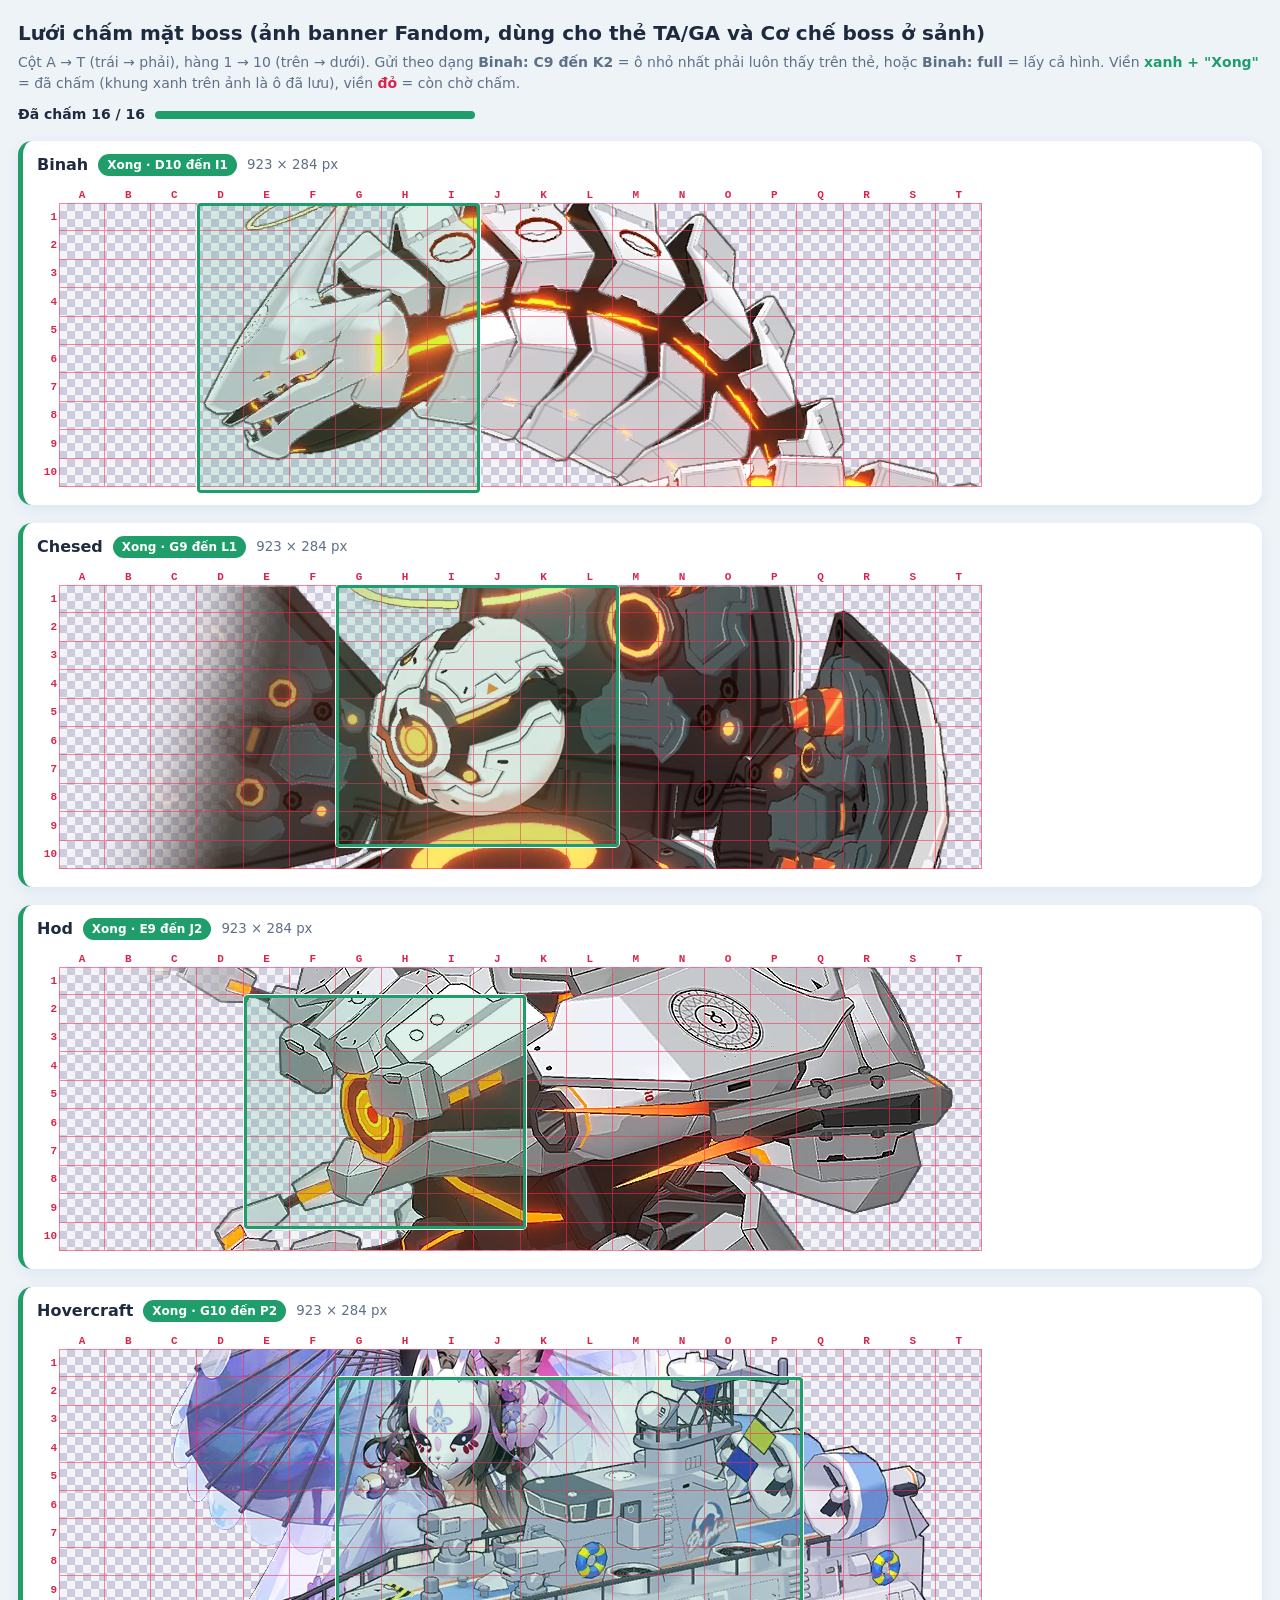
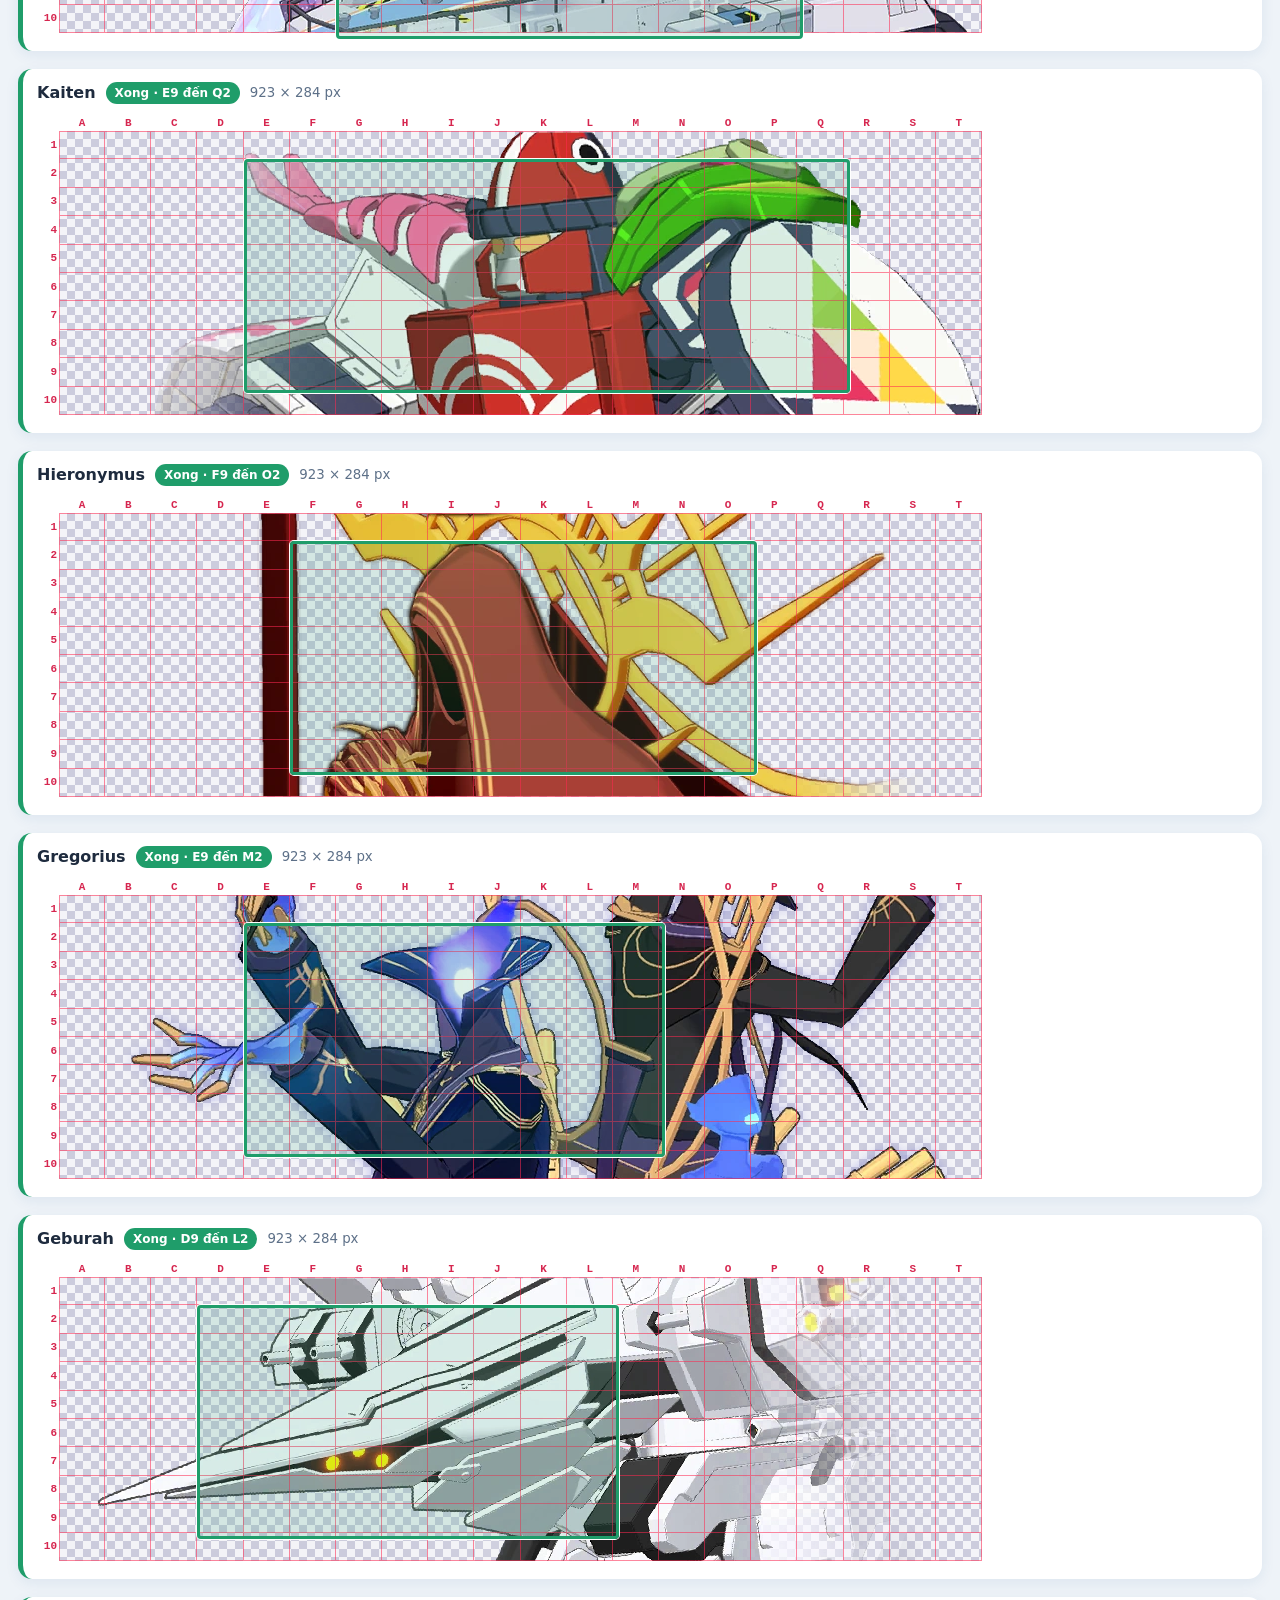
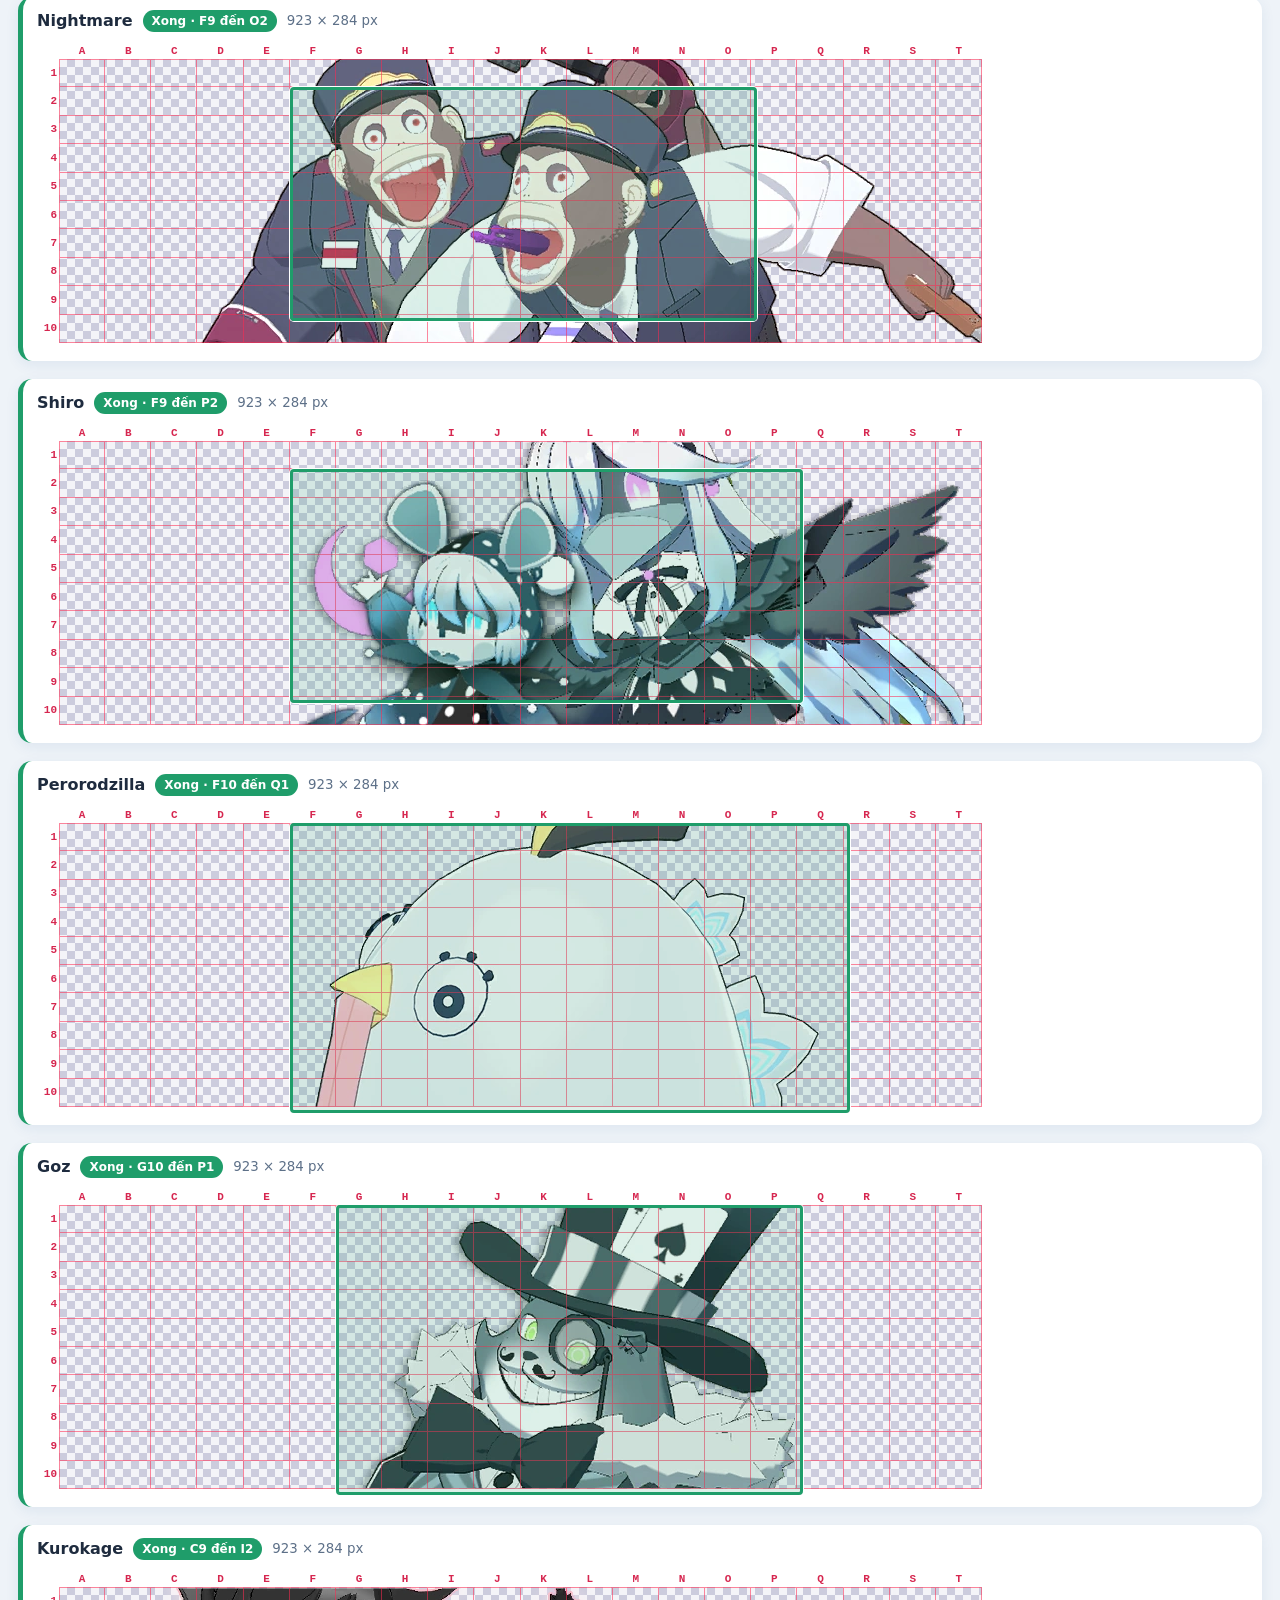
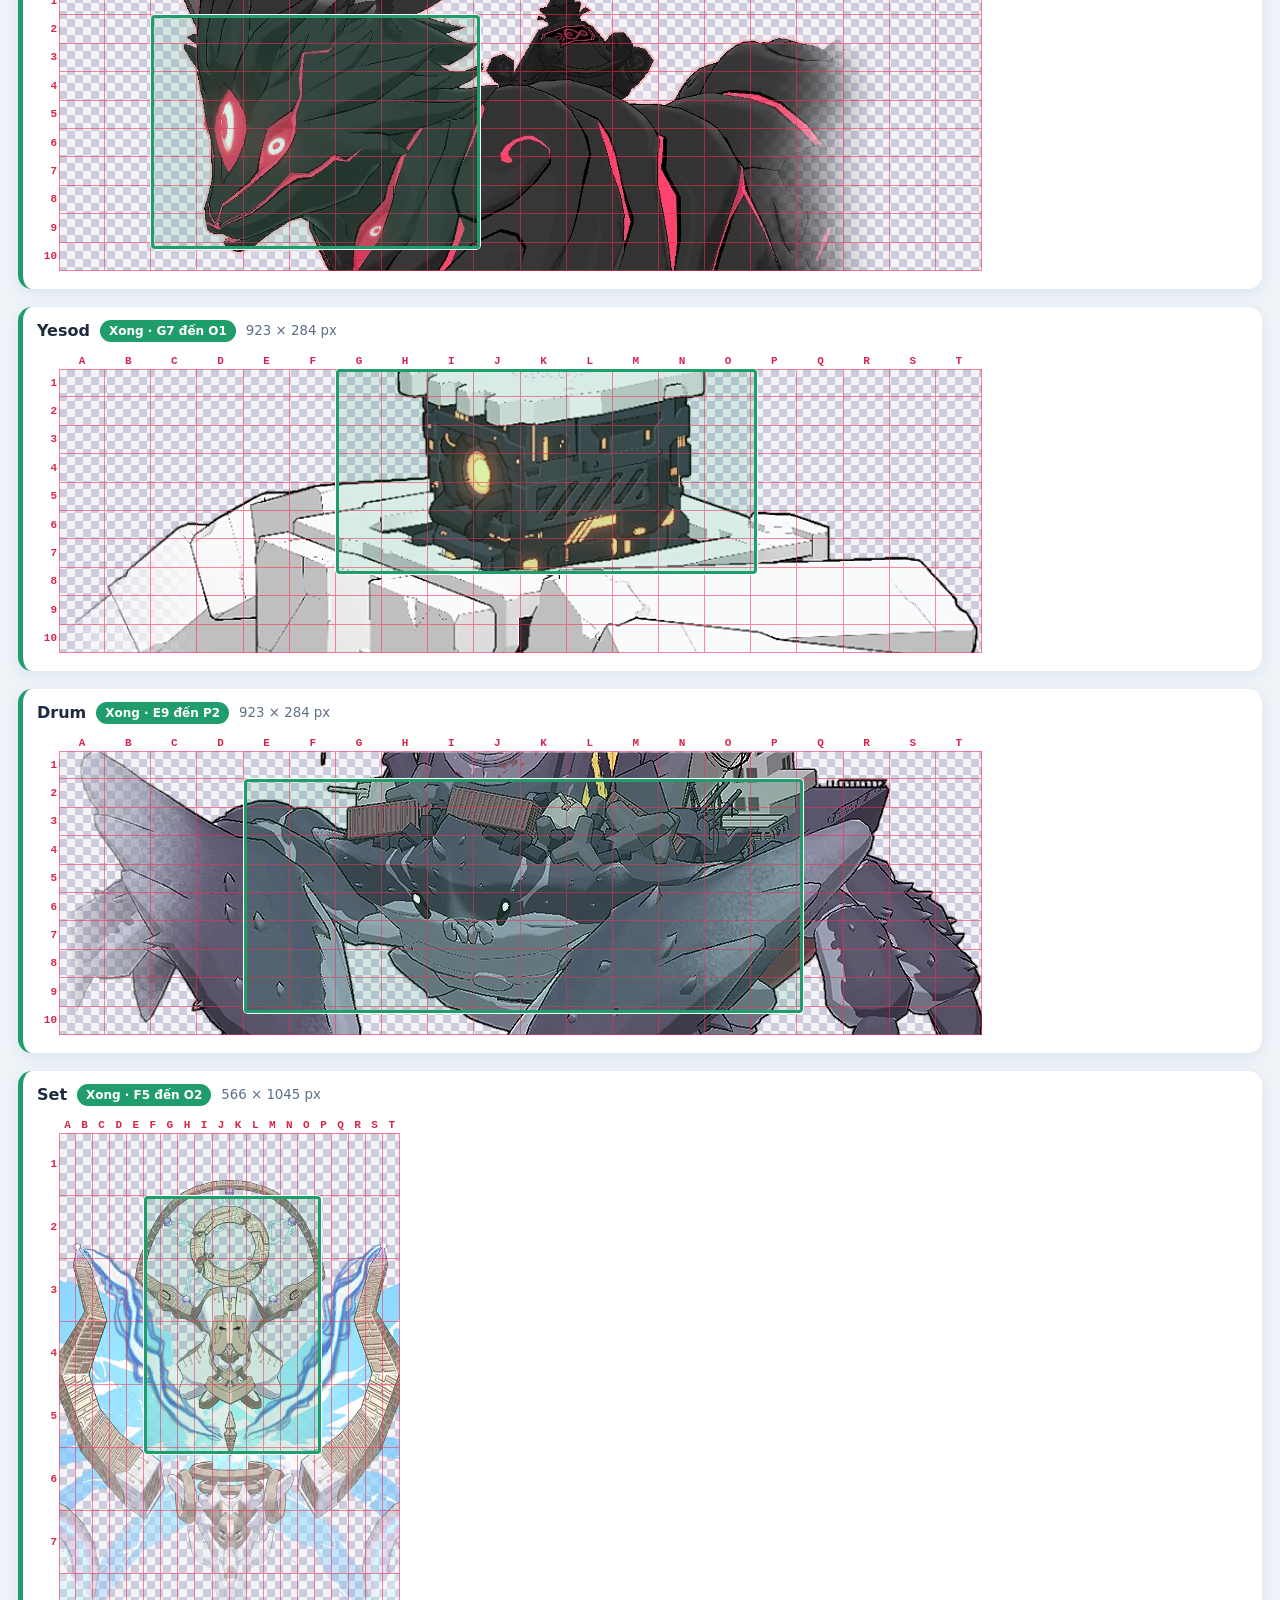
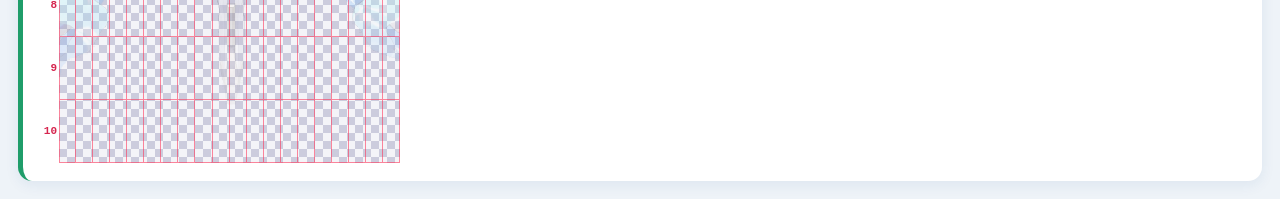
==== face_grid.html @ 272a0132 "Add files via upload" ====
<!DOCTYPE html>
<html lang="vi"><head><meta charset="utf-8"><meta name="viewport" content="width=device-width,initial-scale=1">
<title>Lưới chấm mặt boss</title>
<style>
:root{color-scheme:light dark;--ok:#1f9d6a;--todo:#d6264f}
body{margin:0;padding:18px;font:14px/1.5 "Segoe UI",system-ui,sans-serif;background:#eef3f8;color:#1e2b3e}
@media (prefers-color-scheme:dark){body{background:#12162a;color:#e8eaf6}.card{background:#1c2140!important}p.h{color:#9aa7c7!important}}
h1{font-size:20px;margin:0 0 4px}p.h{margin:0 0 10px;color:#5d7088}
.prog{display:flex;gap:10px;align-items:center;margin:0 0 16px;font-weight:600}
.prog .bar{flex:1;max-width:320px;height:8px;border-radius:8px;background:rgba(120,140,170,.25);overflow:hidden}
.prog .bar i{display:block;height:100%;background:var(--ok)}
.wrap{display:grid;gap:18px}
.card{background:#fff;border-radius:14px;padding:12px 14px;box-shadow:0 4px 14px rgba(21,80,140,.08);border-left:5px solid var(--todo)}
.card.done{border-left-color:var(--ok)}
.card h2{margin:0 0 8px;font-size:16px;display:flex;gap:10px;align-items:center;flex-wrap:wrap}
.card h2 small{font-weight:500;color:#5d7088}
.st{font:700 12px/1 "Segoe UI",system-ui;padding:5px 9px;border-radius:99px;color:#fff;background:var(--todo)}
.done .st{background:var(--ok)}
.fig{position:relative;display:inline-block;max-width:100%;padding:18px 0 0 22px}
.fig img{display:block;max-width:100%;height:auto;max-height:70vh;background:repeating-conic-gradient(#ccd 0 25%,#f4f4f8 0 50%) 0 0/16px 16px}
.grid{position:absolute;left:22px;top:18px;right:0;bottom:0;display:grid;grid-template-columns:repeat(20,1fr);grid-template-rows:repeat(10,1fr);pointer-events:none}
.grid i{border-right:1px solid rgba(255,40,80,.55);border-bottom:1px solid rgba(255,40,80,.55)}
.grid i:nth-child(20n+1){border-left:1px solid rgba(255,40,80,.55)}.grid i:nth-child(-n+20){border-top:1px solid rgba(255,40,80,.55)}
.cols,.rows{position:absolute;display:grid;font:700 11px/1 Consolas,monospace;color:#d6264f}
.cols{left:22px;right:0;top:0;height:16px;grid-template-columns:repeat(20,1fr);text-align:center;align-items:end}
.rows{left:0;top:18px;bottom:0;width:20px;grid-template-rows:repeat(10,1fr);align-items:center;text-align:right}
/* the marked box, drawn over the grid so you can check it */
.box{position:absolute;border:3px solid var(--ok);background:rgba(31,157,106,.15);border-radius:4px;pointer-events:none;box-shadow:0 0 0 1px #fff}
.miss{color:#c23a63;font-weight:700}
</style></head><body>
<h1>Lưới chấm mặt boss (ảnh banner Fandom, dùng cho thẻ TA/GA và Cơ chế boss ở sảnh)</h1>
<p class="h">Cột A → T (trái → phải), hàng 1 → 10 (trên → dưới). Gửi theo dạng <b>Binah: C9 đến K2</b> = ô nhỏ nhất phải luôn thấy trên thẻ, hoặc <b>Binah: full</b> = lấy cả hình.
 Viền <b style="color:var(--ok)">xanh + "Xong"</b> = đã chấm (khung xanh trên ảnh là ô đã lưu), viền <b style="color:var(--todo)">đỏ</b> = còn chờ chấm.</p>
<div class="prog"><span id="pn"></span><span class="bar"><i id="pb"></i></span></div>
<div class="wrap" id="w"></div>
<script>
// SAME table as BFACE in index.html: [first column, last column, top row, bottom row] or 'full'. Add a boss here = it shows "Xong".
const BFACE={Binah:'D I 1 10',Chesed:'G L 1 9',Hod:'E J 2 9',Hovercraft:'G P 2 10',Kaiten:'E Q 2 9',Hieronymus:'F O 2 9',
 Gregorius:'E M 2 9',Geburah:'D L 2 9',Nightmare:'F O 2 9',Shiro:'F P 2 9',Perorodzilla:'F Q 1 10',Goz:'G P 1 10',Kurokage:'C I 2 9',
 Yesod:'G O 1 7',Drum:'E P 2 9',Set:'F O 2 5'};
const KEYS=['Binah','Chesed','Hod','Hovercraft','Kaiten','Hieronymus','Gregorius','Geburah','Nightmare','Shiro','Perorodzilla','Goz','Kurokage','Yesod','Drum','Set'];
const L='ABCDEFGHIJKLMNOPQRST';
// not marked yet first, so the next one to do is always at the top
const ORDER=[...KEYS.filter(k=>!BFACE[k]),...KEYS.filter(k=>BFACE[k])];
const boxCss=s=>{if(s==='full')return 'left:0;top:0;width:100%;height:100%';const[a,b,t,u]=s.split(' ');
 const x0=L.indexOf(a)/20,x1=(L.indexOf(b)+1)/20,y0=(+t-1)/10,y1=+u/10;
 return `left:${x0*100}%;top:${y0*100}%;width:${(x1-x0)*100}%;height:${(y1-y0)*100}%`;};
const n=KEYS.filter(k=>BFACE[k]).length;
document.getElementById('pn').textContent=`Đã chấm ${n} / ${KEYS.length}`;document.getElementById('pb').style.width=n/KEYS.length*100+'%';
document.getElementById('w').innerHTML=ORDER.map(k=>{const s=BFACE[k];
 return `<div class="card${s?' done':''}"><h2>${k}<span class="st">${s?'Xong · '+(s==='full'?'full':s.replace(/^(\S) (\S) (\S+) (\S+)$/,'$1$4 đến $2$3')):'Chờ chấm'}</span><small class="sz"></small></h2>
 <div class="fig"><div class="cols">${[...L].map(c=>`<span>${c}</span>`).join('')}</div>
  <div class="rows">${Array.from({length:10},(_,i)=>`<span>${i+1}</span>`).join('')}</div>
  <img src="BlueArchive_TA_GA_Bosses_HD/Boss_Portrait/${k}.png" alt="${k}"
   onload="this.closest('.card').querySelector('.sz').textContent=this.naturalWidth+' × '+this.naturalHeight+' px'"
   onerror="if(!this.dataset.f){this.dataset.f=1;this.src=this.src.replace(/\\.png$/,'.webp')}else{this.closest('.fig').outerHTML='<p class=miss>Không có file ảnh</p>'}">
  <div class="grid">${'<i></i>'.repeat(200)}${s?`<span class="box" style="${boxCss(s)}"></span>`:''}</div></div></div>`;}).join('');
</script>
</body></html>
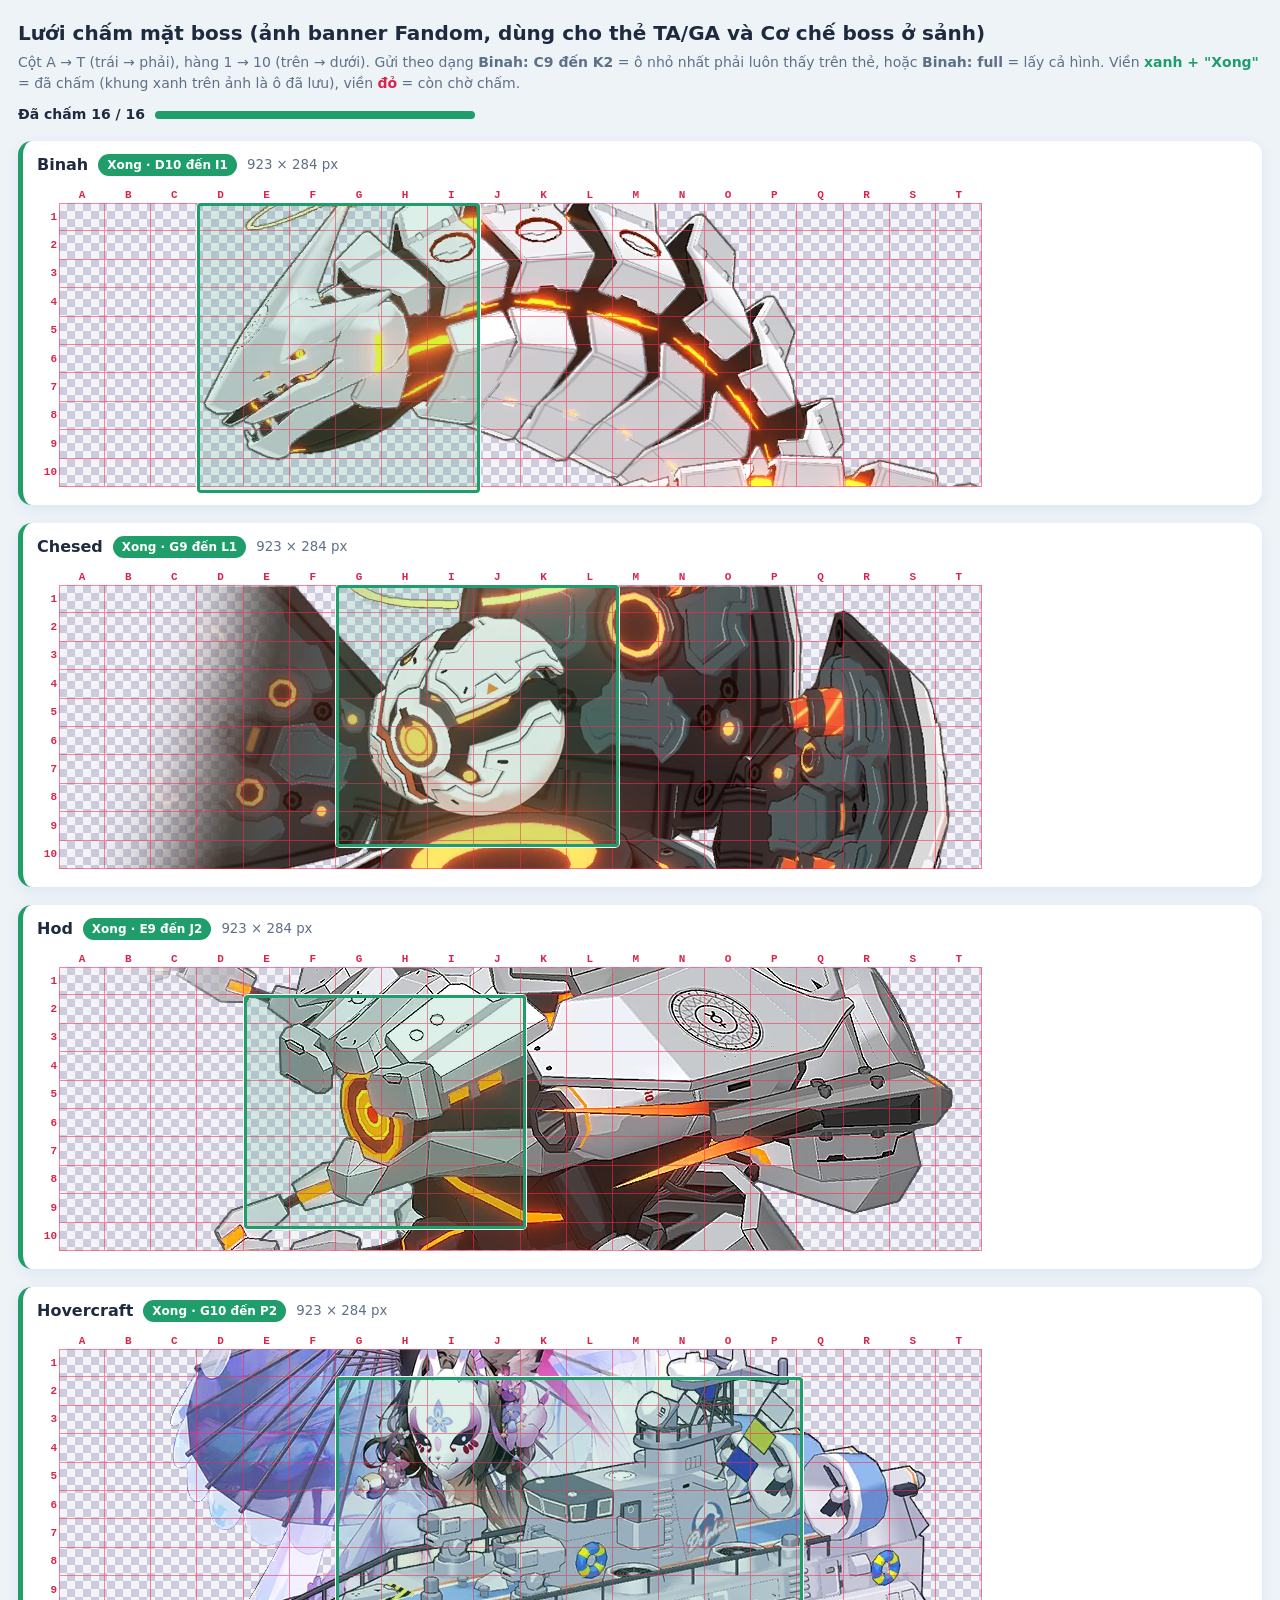
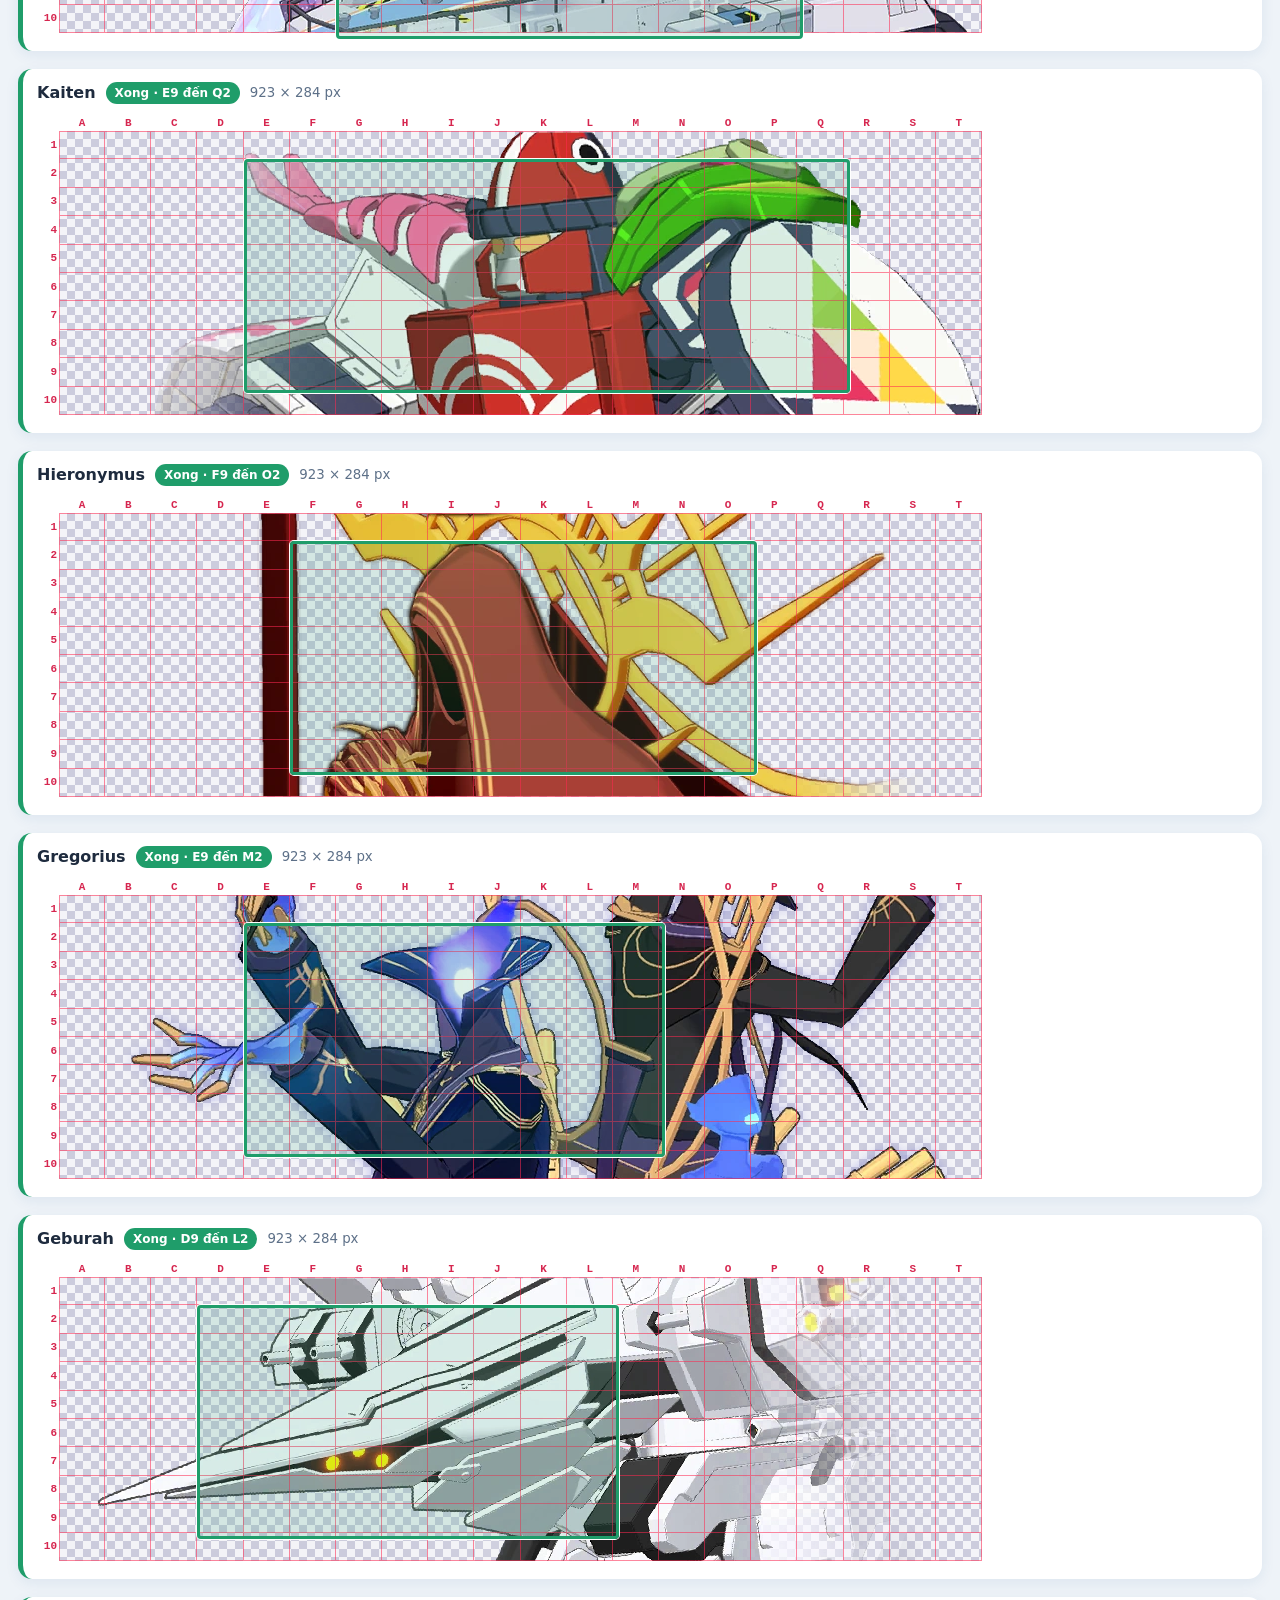
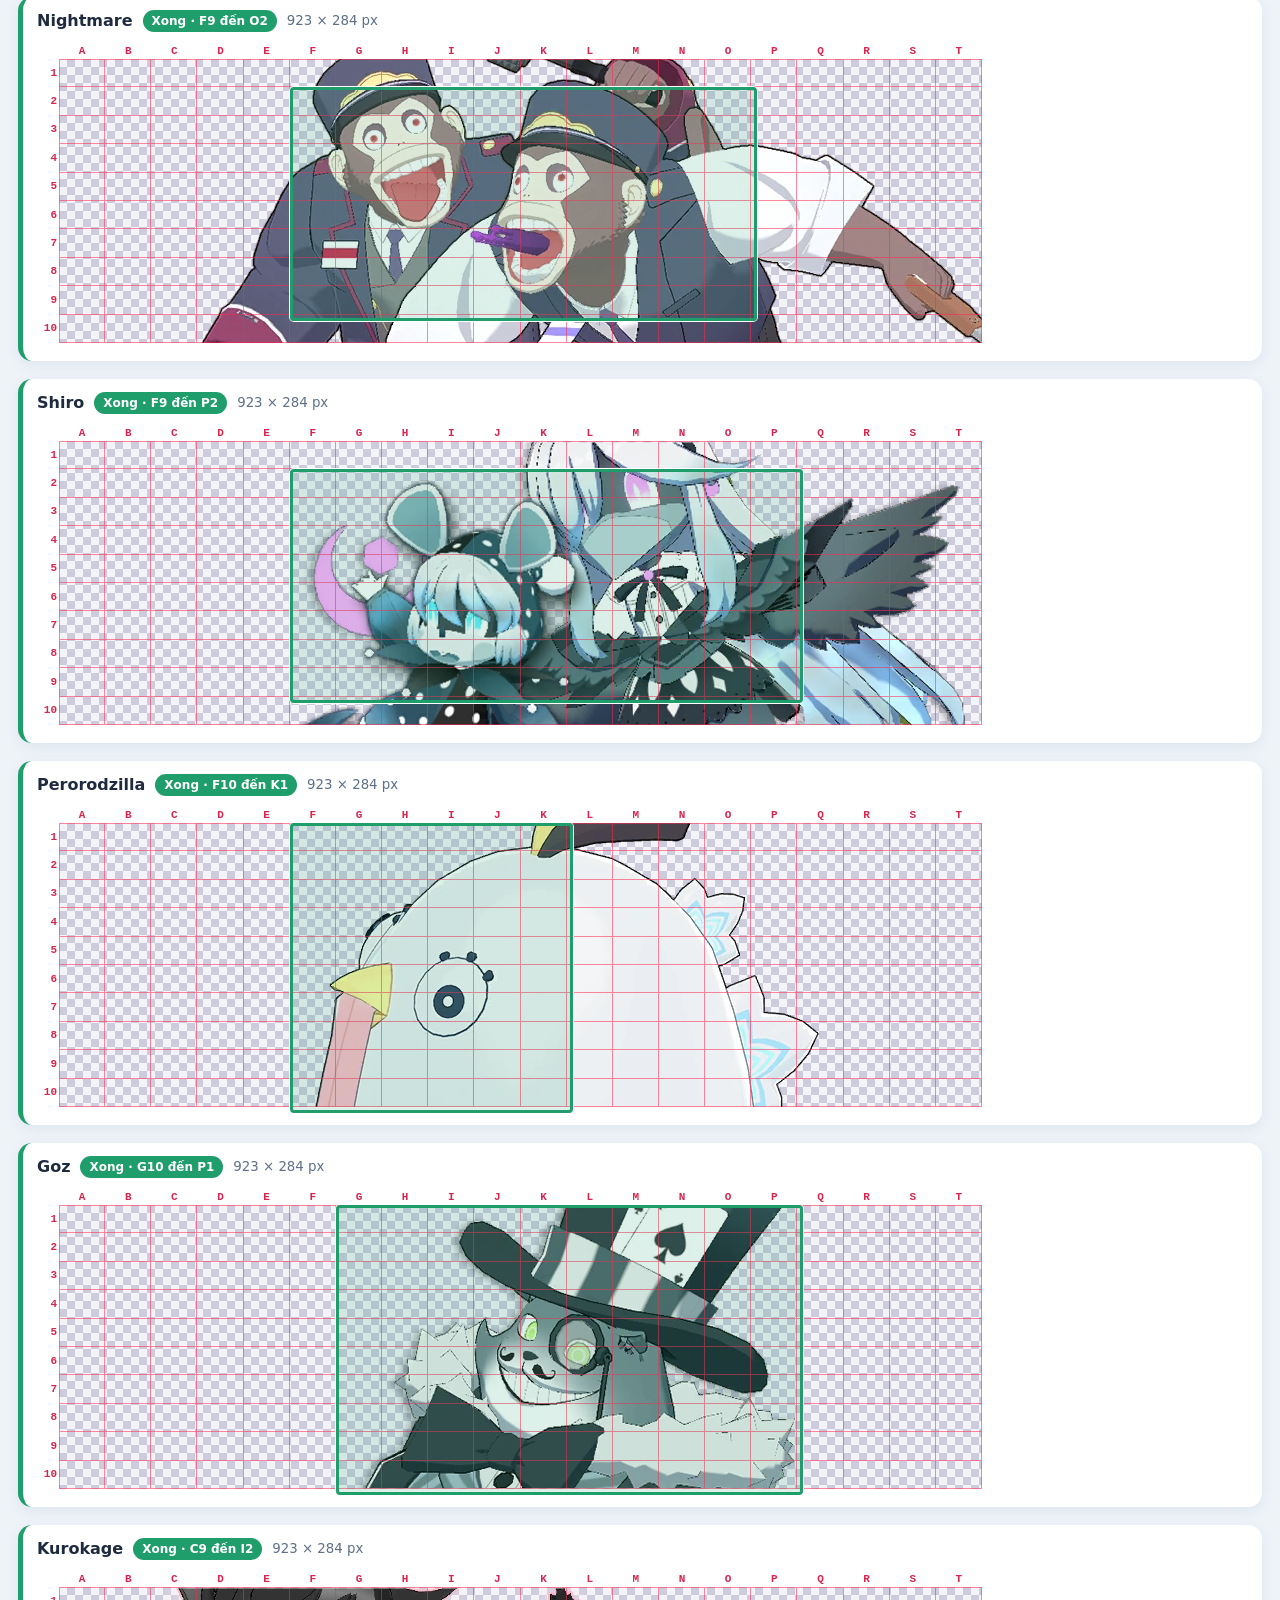
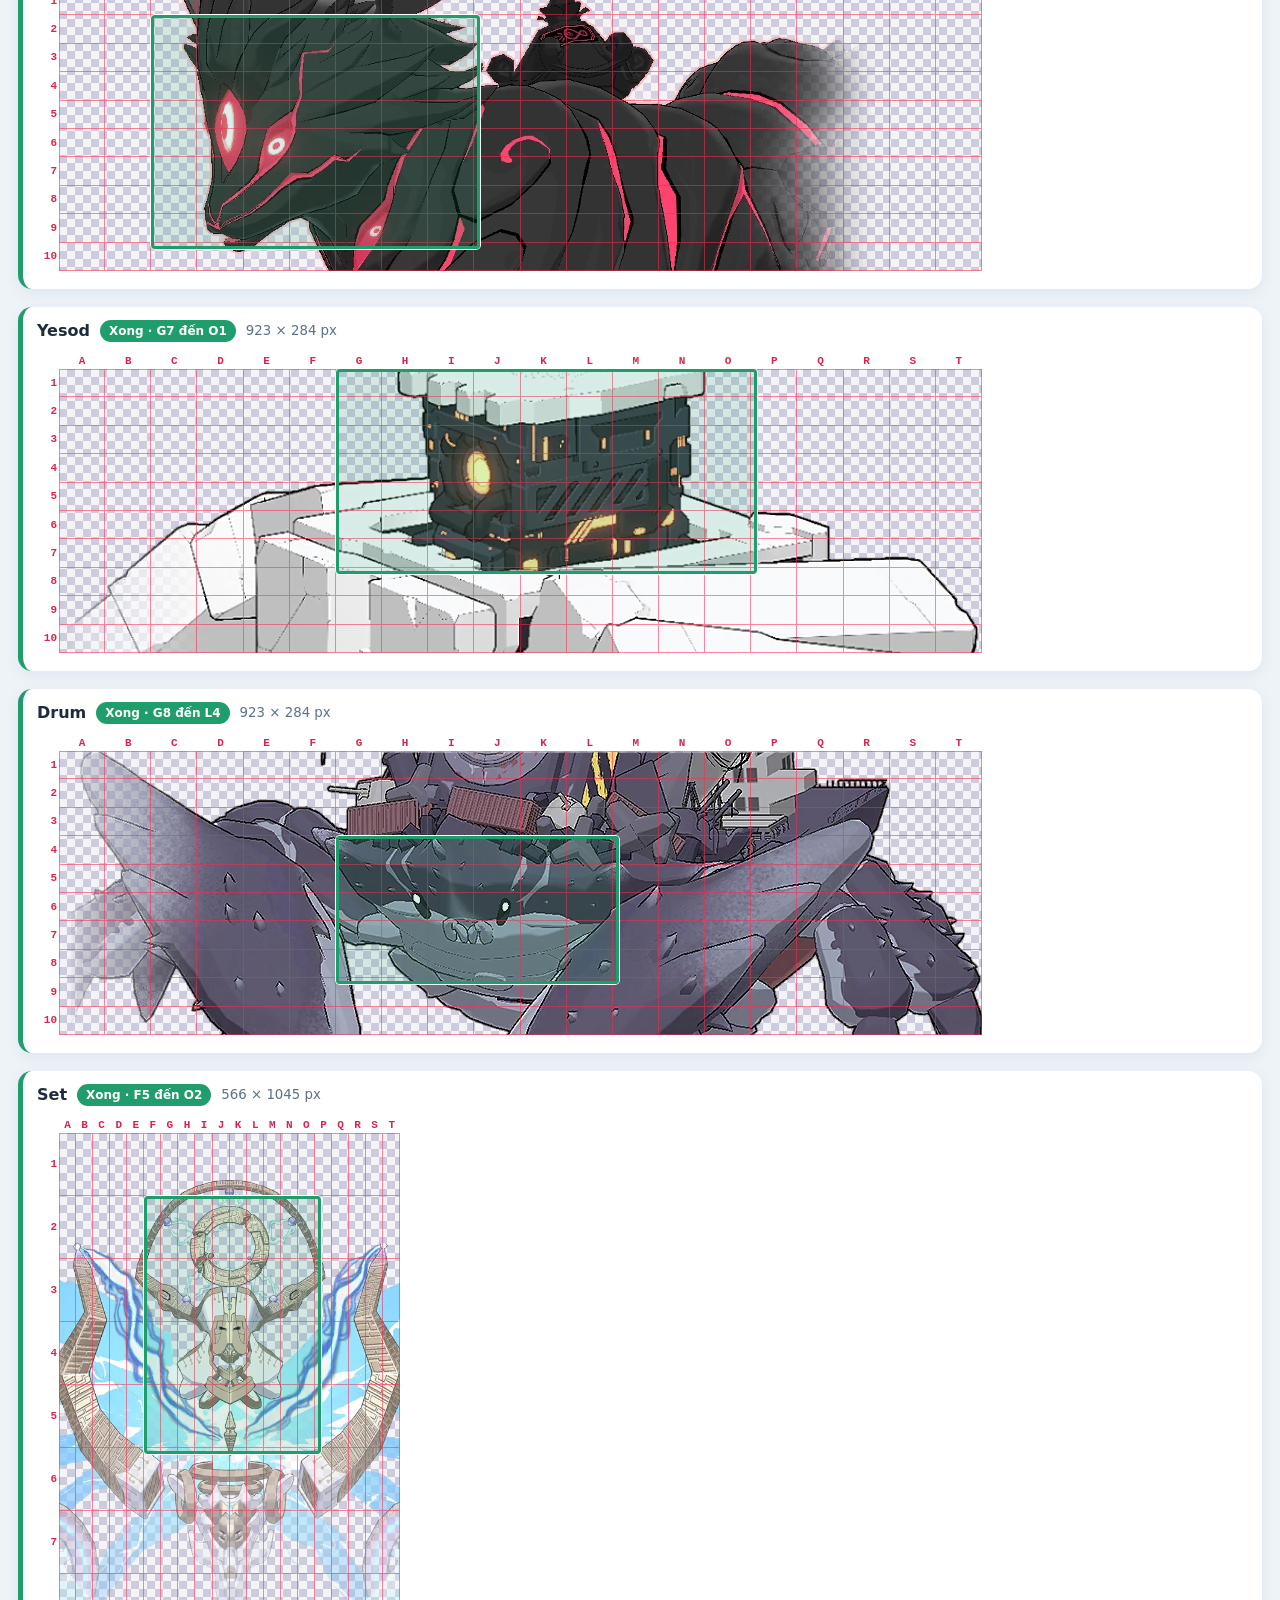
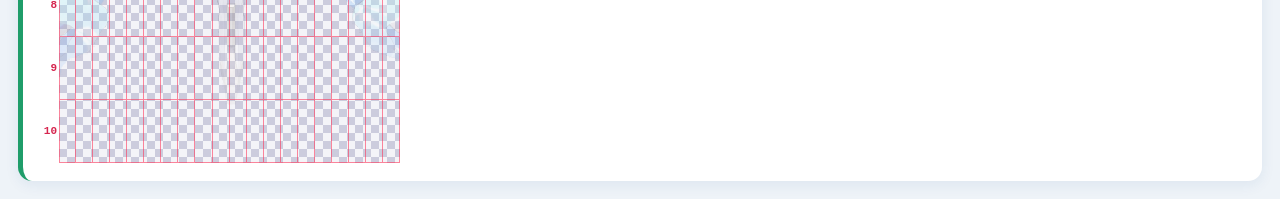
==== commit e511e04e: "Add files via upload" ====
--- a/face_grid.html
+++ b/face_grid.html
@@ -36,8 +36,8 @@
 <script>
 // SAME table as BFACE in index.html: [first column, last column, top row, bottom row] or 'full'. Add a boss here = it shows "Xong".
 const BFACE={Binah:'D I 1 10',Chesed:'G L 1 9',Hod:'E J 2 9',Hovercraft:'G P 2 10',Kaiten:'E Q 2 9',Hieronymus:'F O 2 9',
- Gregorius:'E M 2 9',Geburah:'D L 2 9',Nightmare:'F O 2 9',Shiro:'F P 2 9',Perorodzilla:'F Q 1 10',Goz:'G P 1 10',Kurokage:'C I 2 9',
- Yesod:'G O 1 7',Drum:'E P 2 9',Set:'F O 2 5'};
+ Gregorius:'E M 2 9',Geburah:'D L 2 9',Nightmare:'F O 2 9',Shiro:'F P 2 9',Perorodzilla:'F K 1 10',Goz:'G P 1 10',Kurokage:'C I 2 9',
+ Yesod:'G O 1 7',Drum:'G L 4 8',Set:'F O 2 5'};
 const KEYS=['Binah','Chesed','Hod','Hovercraft','Kaiten','Hieronymus','Gregorius','Geburah','Nightmare','Shiro','Perorodzilla','Goz','Kurokage','Yesod','Drum','Set'];
 const L='ABCDEFGHIJKLMNOPQRST';
 // not marked yet first, so the next one to do is always at the top
